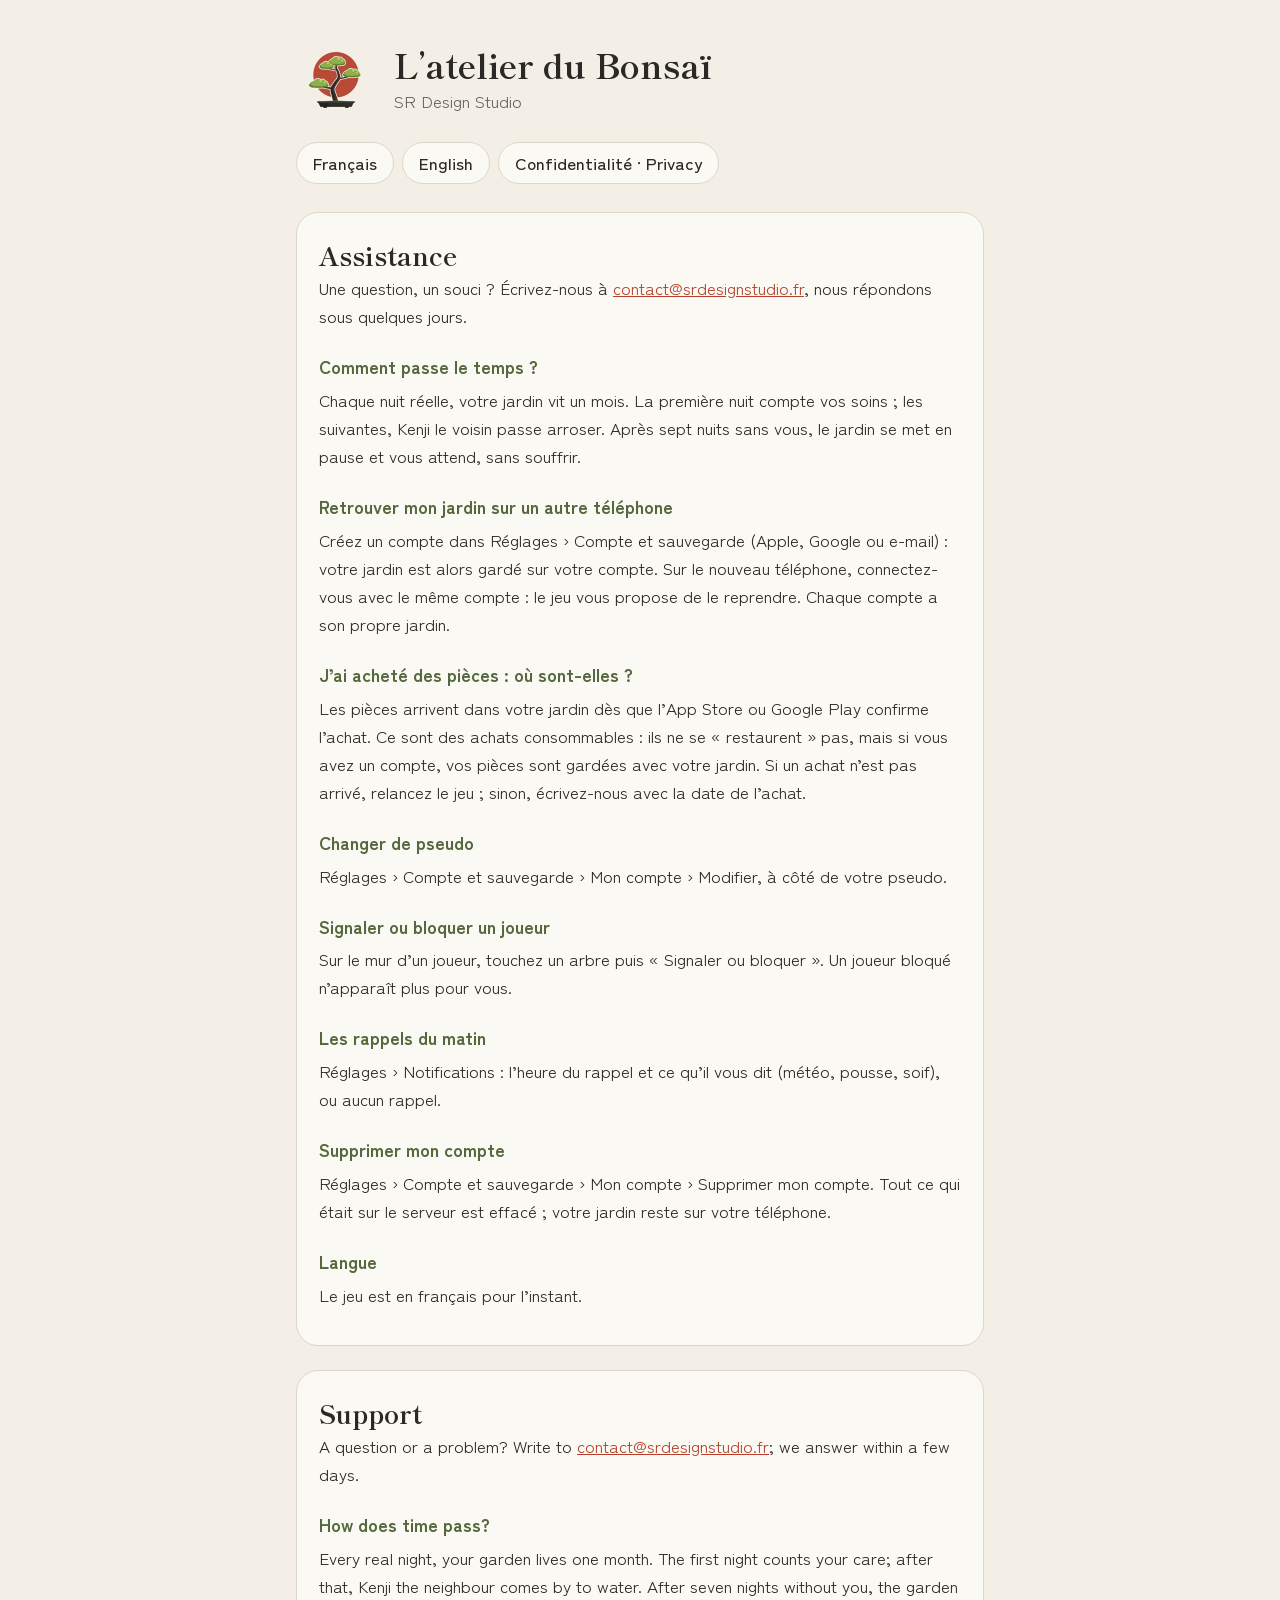
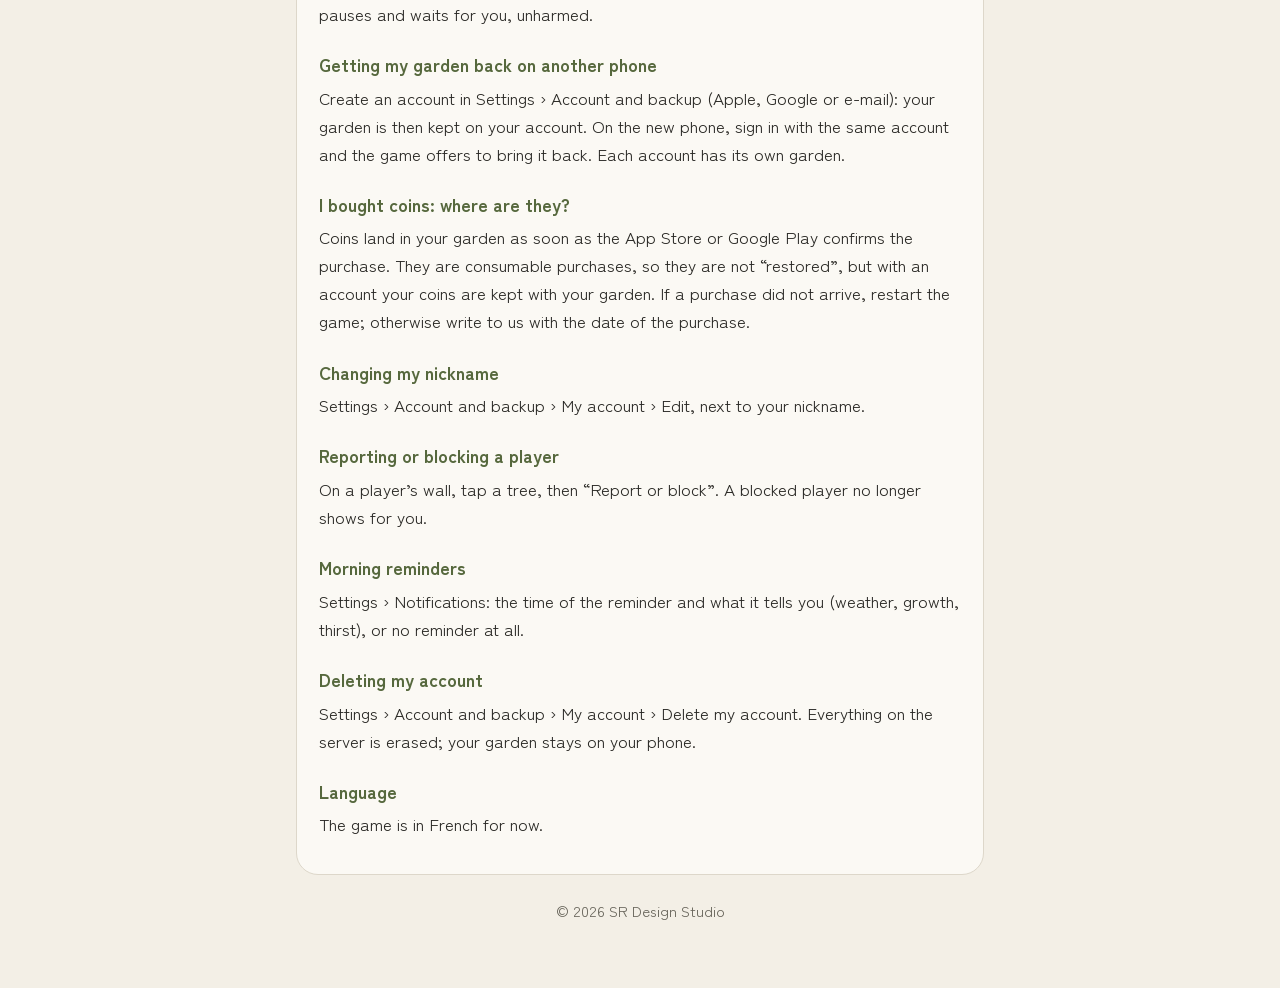
==== support/index.html @ 5c1d9d21 "Confidentialité et assistance de L’atelier du Bonsaï Co-Authored-By: Claude Opus 5.5 <noreply@anthro" ====
<!doctype html>
<html lang="fr">
<head>
<meta charset="utf-8">
<meta name="viewport" content="width=device-width, initial-scale=1">
<title>L’atelier du Bonsaï · Assistance</title>
<meta name="description" content="Assistance du jeu L’atelier du Bonsaï, par SR Design Studio. Support for L’atelier du Bonsaï.">
<link rel="icon" href="../icon.png">
<link rel="preconnect" href="https://fonts.googleapis.com">
<link rel="preconnect" href="https://fonts.gstatic.com" crossorigin>
<link href="https://fonts.googleapis.com/css2?family=Shippori+Mincho:wght@700&family=Zen+Kaku+Gothic+New:wght@400;500;700&display=swap" rel="stylesheet">
<link rel="stylesheet" href="../style.css">
</head>
<body>
<main>
<header>
  <img src="../icon.png" alt="">
  <div>
    <h1>L’atelier du Bonsaï</h1>
    <p class="by">SR Design Studio</p>
  </div>
</header>
<nav><a href="#fr">Français</a><a href="#en">English</a><a href="../">Confidentialité · Privacy</a></nav>

<section id="fr" lang="fr">
<h2>Assistance</h2>
<p>Une question, un souci ? Écrivez-nous à <a href="mailto:contact@srdesignstudio.fr">contact@srdesignstudio.fr</a>, nous répondons sous quelques jours.</p>

<h3>Comment passe le temps ?</h3>
<p>Chaque nuit réelle, votre jardin vit un mois. La première nuit compte vos soins ; les suivantes, Kenji le voisin passe arroser. Après sept nuits sans vous, le jardin se met en pause et vous attend, sans souffrir.</p>

<h3>Retrouver mon jardin sur un autre téléphone</h3>
<p>Créez un compte dans Réglages › Compte et sauvegarde (Apple, Google ou e-mail) : votre jardin est alors gardé sur votre compte. Sur le nouveau téléphone, connectez-vous avec le même compte : le jeu vous propose de le reprendre. Chaque compte a son propre jardin.</p>

<h3>J’ai acheté des pièces : où sont-elles ?</h3>
<p>Les pièces arrivent dans votre jardin dès que l’App Store ou Google Play confirme l’achat. Ce sont des achats consommables : ils ne se « restaurent » pas, mais si vous avez un compte, vos pièces sont gardées avec votre jardin. Si un achat n’est pas arrivé, relancez le jeu ; sinon, écrivez-nous avec la date de l’achat.</p>

<h3>Changer de pseudo</h3>
<p>Réglages › Compte et sauvegarde › Mon compte › Modifier, à côté de votre pseudo.</p>

<h3>Signaler ou bloquer un joueur</h3>
<p>Sur le mur d’un joueur, touchez un arbre puis « Signaler ou bloquer ». Un joueur bloqué n’apparaît plus pour vous.</p>

<h3>Les rappels du matin</h3>
<p>Réglages › Notifications : l’heure du rappel et ce qu’il vous dit (météo, pousse, soif), ou aucun rappel.</p>

<h3>Supprimer mon compte</h3>
<p>Réglages › Compte et sauvegarde › Mon compte › Supprimer mon compte. Tout ce qui était sur le serveur est effacé ; votre jardin reste sur votre téléphone.</p>

<h3>Langue</h3>
<p>Le jeu est en français pour l’instant.</p>
</section>

<section id="en" lang="en">
<h2>Support</h2>
<p>A question or a problem? Write to <a href="mailto:contact@srdesignstudio.fr">contact@srdesignstudio.fr</a>; we answer within a few days.</p>

<h3>How does time pass?</h3>
<p>Every real night, your garden lives one month. The first night counts your care; after that, Kenji the neighbour comes by to water. After seven nights without you, the garden pauses and waits for you, unharmed.</p>

<h3>Getting my garden back on another phone</h3>
<p>Create an account in Settings › Account and backup (Apple, Google or e-mail): your garden is then kept on your account. On the new phone, sign in with the same account and the game offers to bring it back. Each account has its own garden.</p>

<h3>I bought coins: where are they?</h3>
<p>Coins land in your garden as soon as the App Store or Google Play confirms the purchase. They are consumable purchases, so they are not “restored”, but with an account your coins are kept with your garden. If a purchase did not arrive, restart the game; otherwise write to us with the date of the purchase.</p>

<h3>Changing my nickname</h3>
<p>Settings › Account and backup › My account › Edit, next to your nickname.</p>

<h3>Reporting or blocking a player</h3>
<p>On a player’s wall, tap a tree, then “Report or block”. A blocked player no longer shows for you.</p>

<h3>Morning reminders</h3>
<p>Settings › Notifications: the time of the reminder and what it tells you (weather, growth, thirst), or no reminder at all.</p>

<h3>Deleting my account</h3>
<p>Settings › Account and backup › My account › Delete my account. Everything on the server is erased; your garden stays on your phone.</p>

<h3>Language</h3>
<p>The game is in French for now.</p>
</section>

<footer>© 2026 SR Design Studio</footer>
</main>
</body>
</html>
---- style.css ----
:root {
  --bg: #F3EFE6;
  --card: #FBF9F4;
  --ink: #2A2925;
  --muted: #67645A;
  --line: #DDD7CA;
  --moss: #56683D;
  --seal: #B5402B;
  color-scheme: light dark;
}
@media (prefers-color-scheme: dark) {
  :root {
    --bg: #1F1E1B;
    --card: #2A2925;
    --ink: #F3EFE6;
    --muted: #B3AEA3;
    --line: #3D3B36;
    --moss: #9DBB6A;
    --seal: #E07A62;
  }
}
* { box-sizing: border-box; }
body {
  margin: 0;
  background: var(--bg);
  color: var(--ink);
  font: 17px/1.65 'Zen Kaku Gothic New', -apple-system, system-ui, sans-serif;
}
main { max-width: 720px; margin: 0 auto; padding: 40px 16px 64px; }
header { display: flex; gap: 18px; align-items: center; margin-bottom: 22px; }
header img { width: 80px; height: 80px; border-radius: 18px; flex: none; }
h1 { font: 700 34px/1.15 'Shippori Mincho', Georgia, serif; margin: 0; }
.by { color: var(--muted); margin: 2px 0 0; }
nav { display: flex; flex-wrap: wrap; gap: 8px; margin-bottom: 28px; }
nav a {
  color: var(--ink); text-decoration: none; font-weight: 500;
  border: 1.5px solid var(--line); border-radius: 999px; padding: 6px 16px; background: var(--card);
}
section { background: var(--card); border: 1px solid var(--line); border-radius: 22px; padding: 26px 22px; margin-bottom: 24px; }
h2 { font: 700 26px/1.2 'Shippori Mincho', Georgia, serif; margin: 0 0 4px; }
.date { color: var(--muted); margin: 0 0 18px; font-size: 15px; }
h3 { font-size: 18px; font-weight: 700; margin: 22px 0 4px; color: var(--moss); }
p, ul { margin: 0 0 10px; }
ul { padding-left: 20px; }
li { margin-bottom: 4px; }
a { color: var(--seal); }
footer { color: var(--muted); font-size: 15px; text-align: center; }
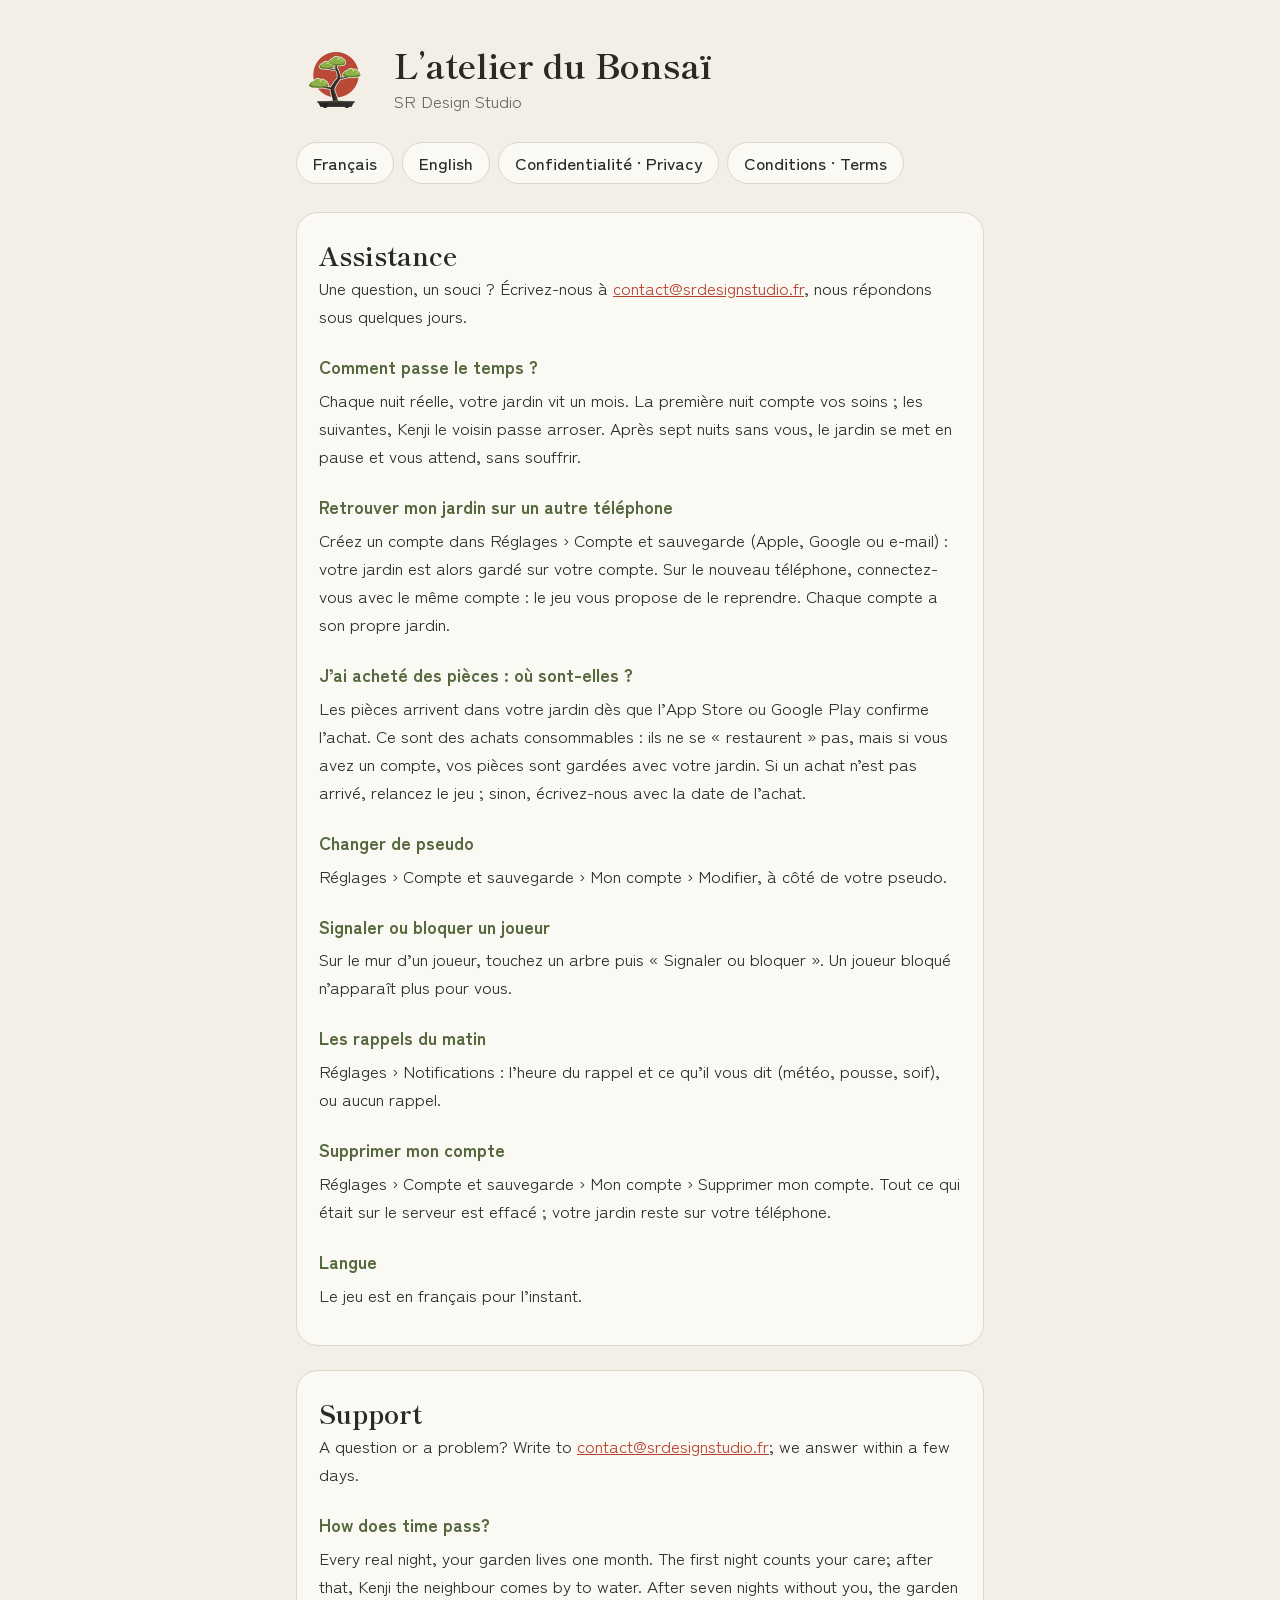
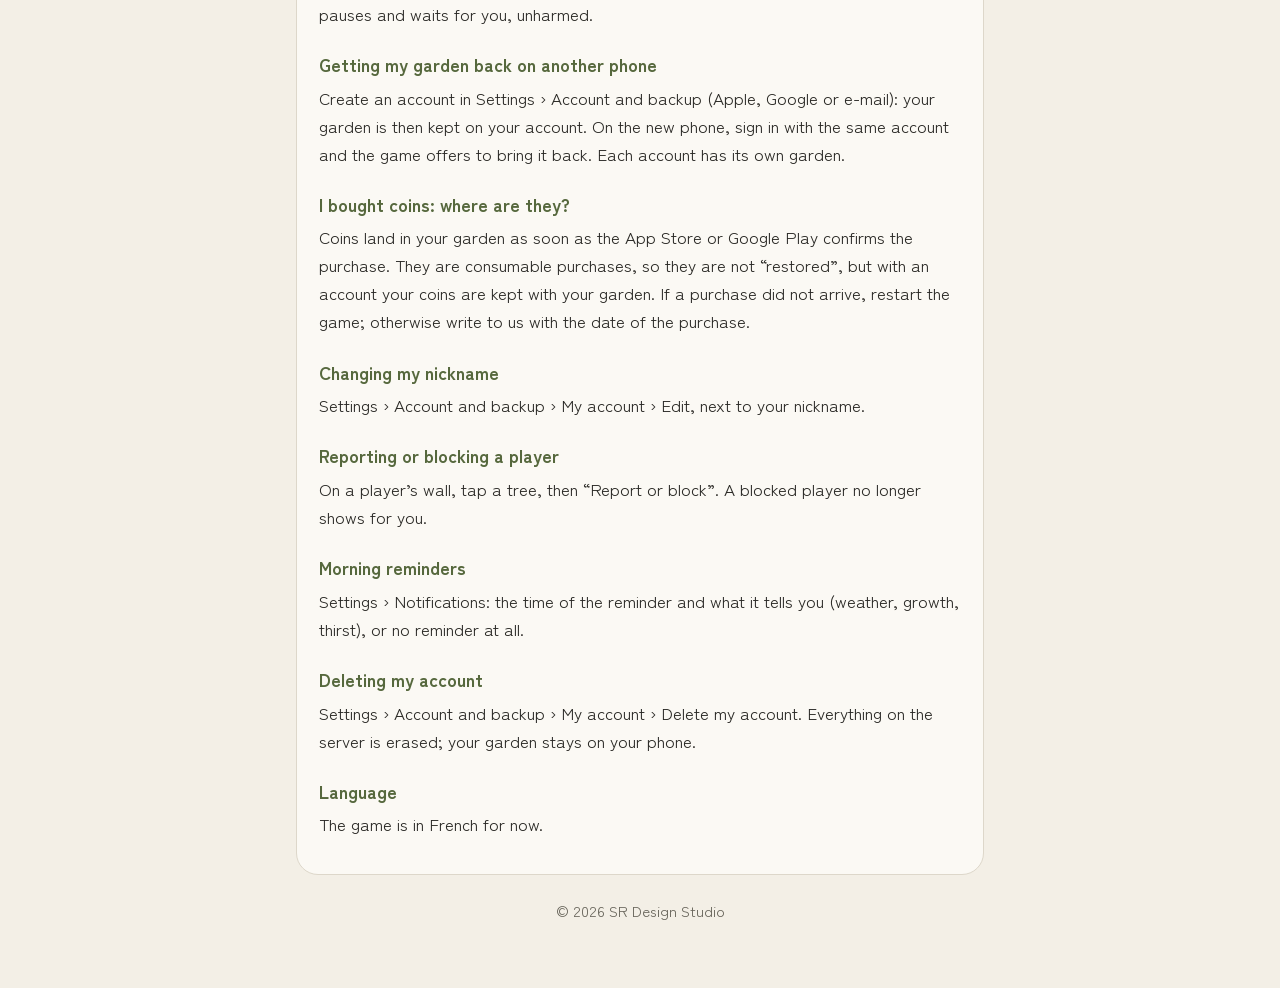
==== commit e662c8e5: "Conditions d’utilisation, liées depuis la confidentialité et l’assistance Co-Authored-By: Claude Opu" ====
--- a/support/index.html
+++ b/support/index.html
@@ -20,7 +20,7 @@
     <p class="by">SR Design Studio</p>
   </div>
 </header>
-<nav><a href="#fr">Français</a><a href="#en">English</a><a href="../">Confidentialité · Privacy</a></nav>
+<nav><a href="#fr">Français</a><a href="#en">English</a><a href="../">Confidentialité · Privacy</a><a href="../conditions/">Conditions · Terms</a></nav>
 
 <section id="fr" lang="fr">
 <h2>Assistance</h2>
